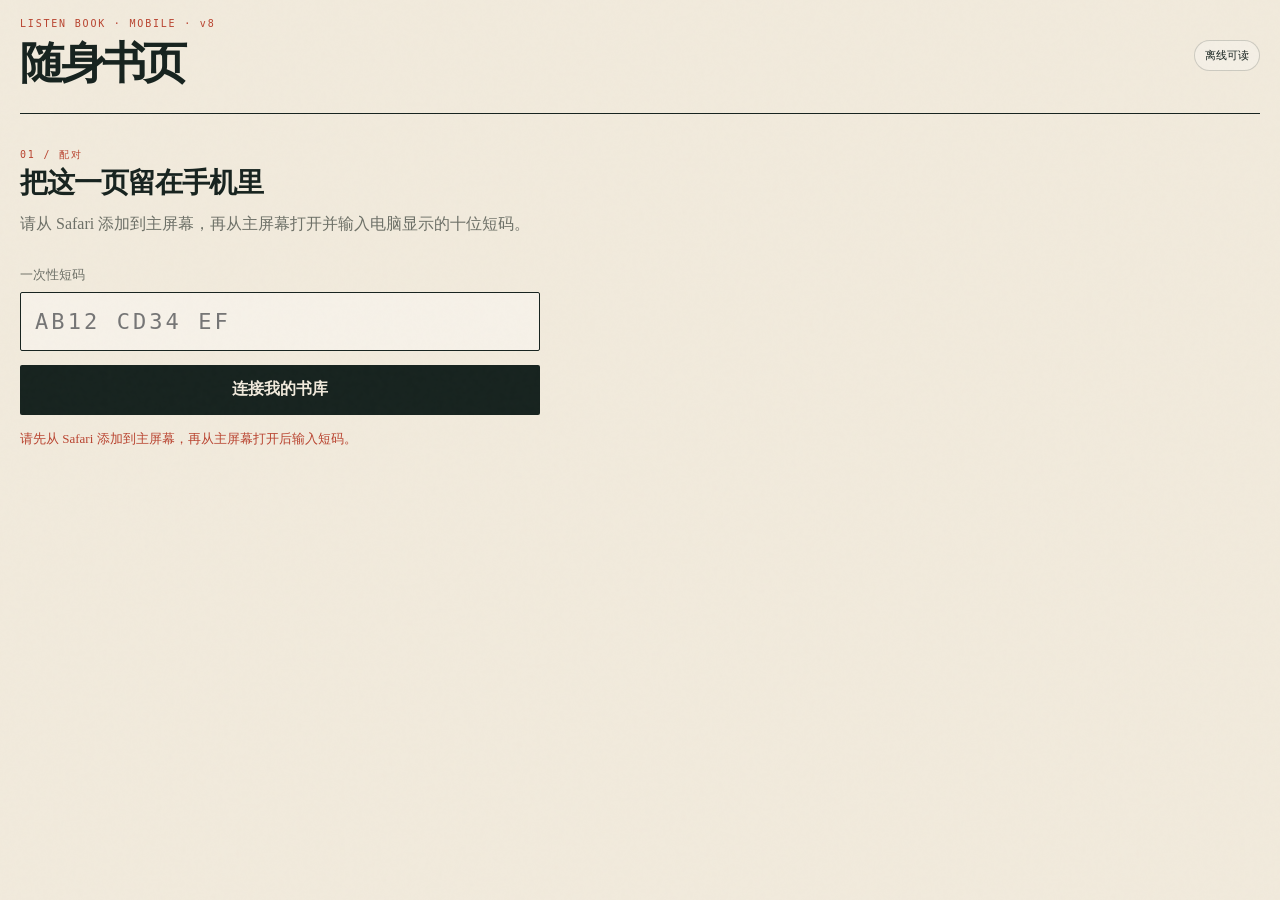
==== app/mobile/index.html @ 50130eef "Add Mobile PWA offline reading and sync" ====
<!doctype html>
<html lang="zh-CN">
  <head>
    <meta charset="utf-8" />
    <meta name="viewport" content="width=device-width,initial-scale=1,viewport-fit=cover,user-scalable=no" />
    <meta name="theme-color" content="#f1eadc" />
    <meta name="apple-mobile-web-app-capable" content="yes" />
    <meta name="apple-mobile-web-app-status-bar-style" content="default" />
    <meta name="apple-mobile-web-app-title" content="随身书页" />
    <title>随身书页</title>
    <link rel="manifest" href="./manifest.webmanifest" />
    <link rel="icon" href="./icons/app-icon.svg" type="image/svg+xml" />
    <link rel="apple-touch-icon" href="./icons/app-icon.svg" />
    <link rel="stylesheet" href="./styles.css?v=8" />
  </head>
  <body>
    <div class="paper-grain" aria-hidden="true"></div>
    <main id="app" class="app-shell">
      <header class="masthead">
        <div>
          <p class="eyebrow">LISTEN BOOK · MOBILE · v8</p>
          <h1>随身书页</h1>
        </div>
        <span id="connectionBadge" class="status-pill" role="status">离线可读</span>
      </header>

      <section id="pairView" class="panel pair-panel" hidden>
        <p class="section-number">01 / 配对</p>
        <h2>把这一页留在手机里</h2>
        <p class="lede">请从 Safari 添加到主屏幕，再从主屏幕打开并输入电脑显示的十位短码。</p>
        <form id="pairForm">
          <label for="pairCode">一次性短码</label>
          <input id="pairCode" name="pairCode" inputmode="text" autocomplete="one-time-code" maxlength="12" placeholder="AB12 CD34 EF" required />
          <button class="primary-button" type="submit">连接我的书库</button>
        </form>
        <p id="pairStatus" class="inline-status" aria-live="polite"></p>
      </section>

      <section id="libraryView" class="library-view" hidden>
        <div class="library-heading">
          <div>
            <p class="section-number">02 / 书库</p>
            <h2>今天读哪一本？</h2>
          </div>
          <button id="refreshButton" class="text-button" type="button">刷新电脑书库</button>
        </div>
        <div id="storageNote" class="storage-note"></div>
        <div id="bookList" class="book-list" aria-live="polite"></div>
        <p id="emptyLibrary" class="empty-state" hidden>还没有离线书籍。连接电脑后刷新书库。</p>
      </section>

      <section id="readerView" class="reader-view" hidden aria-label="阅读器">
        <header class="reader-header">
          <button id="closeReader" class="icon-button" aria-label="返回书库">←</button>
          <div class="reader-title-wrap">
            <strong id="readerTitle"></strong>
            <span id="chapterTitle"></span>
          </div>
          <button id="readerMenuButton" class="icon-button" aria-label="阅读设置">Aa</button>
        </header>
        <div id="readerPages" class="reader-pages">
          <article id="readerContent" class="reader-content"></article>
        </div>
        <div class="reader-swipe-controls">
          <button id="previousPage" type="button">上一页</button>
          <span id="pageIndicator" aria-live="polite">第 1/1 章 · 1/1 页</span>
          <button id="nextPage" type="button">下一页</button>
        </div>
        <aside id="readerMenu" class="reader-menu" hidden>
          <div class="menu-row">
            <button id="fontSmaller" type="button">字小</button>
            <button id="fontLarger" type="button">字大</button>
          </div>
          <div class="sync-actions">
            <button id="pushProgress" type="button">手机进度 → 电脑</button>
            <button id="pullProgress" type="button">电脑进度 → 手机</button>
          </div>
          <p id="syncStatus" class="inline-status" aria-live="polite"></p>
        </aside>
      </section>
    </main>
    <script type="module" src="./src/app.js?v=8"></script>
  </body>
</html>
---- app/mobile/styles.css ----
:root {
  color-scheme: light;
  --paper: #f1eadc;
  --paper-deep: #e4d7c0;
  --ink: #17231f;
  --muted: #6d7067;
  --rule: rgba(23, 35, 31, 0.18);
  --accent: #b9432f;
  --green: #2f6757;
  --reader-font-size: 20px;
  --safe-top: env(safe-area-inset-top, 0px);
  --safe-bottom: env(safe-area-inset-bottom, 0px);
}

* { box-sizing: border-box; }

html, body { margin: 0; min-height: 100%; background: var(--paper); color: var(--ink); }

body {
  font-family: "Iowan Old Style", "Songti SC", "STSong", serif;
  overscroll-behavior: none;
}

button, input { font: inherit; }

button { -webkit-tap-highlight-color: transparent; }

.paper-grain {
  position: fixed;
  inset: 0;
  pointer-events: none;
  opacity: 0.22;
  background-image: url("data:image/svg+xml,%3Csvg viewBox='0 0 180 180' xmlns='http://www.w3.org/2000/svg'%3E%3Cfilter id='n'%3E%3CfeTurbulence type='fractalNoise' baseFrequency='.82' numOctaves='3' stitchTiles='stitch'/%3E%3C/filter%3E%3Crect width='100%25' height='100%25' filter='url(%23n)' opacity='.08'/%3E%3C/svg%3E");
}

.app-shell { min-height: 100dvh; padding: calc(18px + var(--safe-top)) 20px calc(22px + var(--safe-bottom)); }

.masthead, .library-heading {
  display: flex;
  align-items: center;
  justify-content: space-between;
}

.masthead { padding-bottom: 20px; border-bottom: 1px solid var(--ink); }

.eyebrow, .section-number {
  margin: 0 0 5px;
  font-family: ui-monospace, "SFMono-Regular", monospace;
  font-size: 10px;
  letter-spacing: 0.18em;
  color: var(--accent);
}

h1, h2, p { margin-top: 0; }
h1 { margin-bottom: 0; font-size: clamp(31px, 10vw, 44px); font-weight: 600; letter-spacing: -0.07em; }
h2 { margin-bottom: 12px; font-size: 28px; line-height: 1.15; font-weight: 600; letter-spacing: -0.035em; }

.status-pill {
  padding: 7px 10px;
  border: 1px solid var(--rule);
  border-radius: 999px;
  font-family: ui-monospace, "SFMono-Regular", monospace;
  font-size: 11px;
  background: rgba(255,255,255,.25);
}

.status-pill.online { border-color: var(--green); color: var(--green); }

.panel, .library-view { padding-top: 34px; }
.pair-panel { max-width: 520px; }
.lede { color: var(--muted); line-height: 1.65; }
label { display: block; margin: 28px 0 8px; font-size: 13px; color: var(--muted); }
input {
  width: 100%;
  padding: 16px 14px;
  border: 1px solid var(--ink);
  border-radius: 2px;
  background: rgba(255,255,255,.34);
  color: var(--ink);
  font-family: ui-monospace, "SFMono-Regular", monospace;
  font-size: 22px;
  letter-spacing: .14em;
  text-transform: uppercase;
}

.primary-button, .book-action {
  min-height: 50px;
  border: 0;
  border-radius: 2px;
  background: var(--ink);
  color: var(--paper);
  font-weight: 650;
}

.primary-button { width: 100%; margin-top: 14px; }
.inline-status { min-height: 1.5em; margin-top: 14px; color: var(--accent); font-size: 13px; line-height: 1.5; }

.library-heading { align-items: flex-end; gap: 14px; }
.text-button, .icon-button {
  border: 0;
  background: transparent;
  color: var(--ink);
  text-decoration: underline;
  text-underline-offset: 4px;
}
.text-button { padding: 10px 0; font-size: 13px; }
.storage-note { margin: 14px 0 22px; color: var(--muted); font-size: 12px; }
.book-list { display: grid; gap: 12px; }
.book-card {
  position: relative;
  border-top: 1px solid var(--rule);
  background: rgba(255,255,255,.14);
}
.book-card::before { content: ""; position: absolute; top: 0; bottom: 0; left: 0; width: 4px; background: var(--paper-deep); }
.book-card.offline::before { background: var(--green); }
.book-summary {
  display: grid;
  grid-template-columns: minmax(0, 1fr) 24px;
  align-items: center;
  gap: 12px;
  width: 100%;
  min-height: 64px;
  padding: 15px 14px 15px 20px;
  border: 0;
  background: transparent;
  color: var(--ink);
  text-align: left;
}
.book-title { font-family: "Songti SC", "STSong", serif; font-size: 18px; font-weight: 700; line-height: 1.35; }
.book-disclosure { color: var(--accent); font-family: ui-monospace, "SFMono-Regular", monospace; font-size: 20px; text-align: center; }
.book-details { margin: 0 14px 16px 20px; padding-top: 14px; border-top: 1px solid var(--rule); }
.book-facts { display: grid; grid-template-columns: 44px minmax(0, 1fr); gap: 7px 12px; margin: 0 0 16px; font-size: 12px; line-height: 1.45; }
.book-facts dt { color: var(--muted); }
.book-facts dd { min-width: 0; margin: 0; overflow-wrap: anywhere; }
.book-status { min-height: 0; margin: 10px 0 0; color: var(--accent); font-size: 12px; }
.book-status:empty { display: none; }
.book-action { width: 100%; padding: 0 12px; font-size: 13px; }
.book-action.secondary { border: 1px solid var(--ink); background: transparent; color: var(--ink); }
.empty-state { margin-top: 50px; color: var(--muted); text-align: center; }

.reader-view {
  position: fixed;
  inset: 0;
  z-index: 10;
  display: grid;
  grid-template-rows: calc(62px + var(--safe-top)) minmax(0, 1fr);
  padding: 0 18px;
  background: var(--paper);
}
.reader-header {
  display: grid;
  grid-template-columns: 44px minmax(0, 1fr) 44px;
  align-items: center;
  padding-top: var(--safe-top);
  border-bottom: 1px solid var(--rule);
}
.reader-title-wrap { min-width: 0; overflow: hidden; text-align: center; }
.reader-title-wrap strong, .reader-title-wrap span { display: block; overflow: hidden; text-overflow: ellipsis; white-space: nowrap; }
.reader-title-wrap strong { font-size: 14px; }
.reader-title-wrap span { margin-top: 3px; color: var(--muted); font-size: 11px; }
.icon-button { width: 44px; min-height: 44px; text-decoration: none; font-weight: 700; }
.reader-pages { overflow: hidden; min-width: 0; height: 100%; touch-action: pan-y; }
.reader-content {
  height: 100%;
  padding: 22px 0 calc(28px + var(--safe-bottom));
  column-width: calc(100vw - 44px);
  column-gap: 0;
  column-fill: auto;
  font-size: var(--reader-font-size);
  line-height: 1.82;
  text-align: justify;
  overflow-wrap: anywhere;
}
.reader-content h2 { break-after: avoid; font-size: 1.32em; text-align: left; }
.reader-content > h2,
.reader-content > .paragraph { padding-right: 4px; padding-left: 4px; }
.reader-content .paragraph { margin: 0 0 1em; }
.reader-content .epub-fragment-page,
.reader-content .epub-fragment {
  width: auto !important;
  min-width: 0 !important;
  max-width: 100% !important;
  height: auto !important;
  overflow: visible !important;
  break-inside: auto !important;
}
.reader-content .paragraph :where(p, div, section, article, blockquote, ul, ol) {
  min-width: 0 !important;
  max-width: 100% !important;
  white-space: normal !important;
  overflow-wrap: anywhere;
}
.reader-content table { width: 100% !important; max-width: 100% !important; table-layout: fixed; }
.reader-content img, .reader-content figure {
  max-width: 100%;
  max-height: calc(100dvh - 190px);
  height: auto;
  object-fit: contain;
  break-inside: avoid;
}
.reader-swipe-controls {
  display: none;
}
.reader-menu {
  position: absolute;
  right: 18px;
  bottom: calc(70px + var(--safe-bottom));
  left: 18px;
  padding: 16px;
  border: 1px solid var(--ink);
  background: #eee4d3;
  box-shadow: 0 18px 50px rgba(23,35,31,.2);
}
.menu-row, .sync-actions { display: grid; grid-template-columns: 1fr 1fr; gap: 10px; }
.reader-menu button { min-height: 44px; border: 1px solid var(--ink); background: transparent; color: var(--ink); }
.sync-actions { margin-top: 12px; grid-template-columns: 1fr; }
.sync-actions button { background: var(--ink); color: var(--paper); }

[hidden] { display: none !important; }

@media (prefers-color-scheme: dark) {
  :root { color-scheme: dark; --paper: #1b201d; --paper-deep: #292f2a; --ink: #eee5d5; --muted: #aaa99f; --rule: rgba(238,229,213,.2); --accent: #e2775e; --green: #7bb6a0; }
  .reader-menu { background: #252b27; }
}

@media (prefers-reduced-motion: no-preference) {
  .book-card { animation: settle .35s both; }
  .book-card:nth-child(2) { animation-delay: .05s; }
  .book-card:nth-child(3) { animation-delay: .1s; }
  @keyframes settle { from { opacity: 0; transform: translateY(8px); } }
}
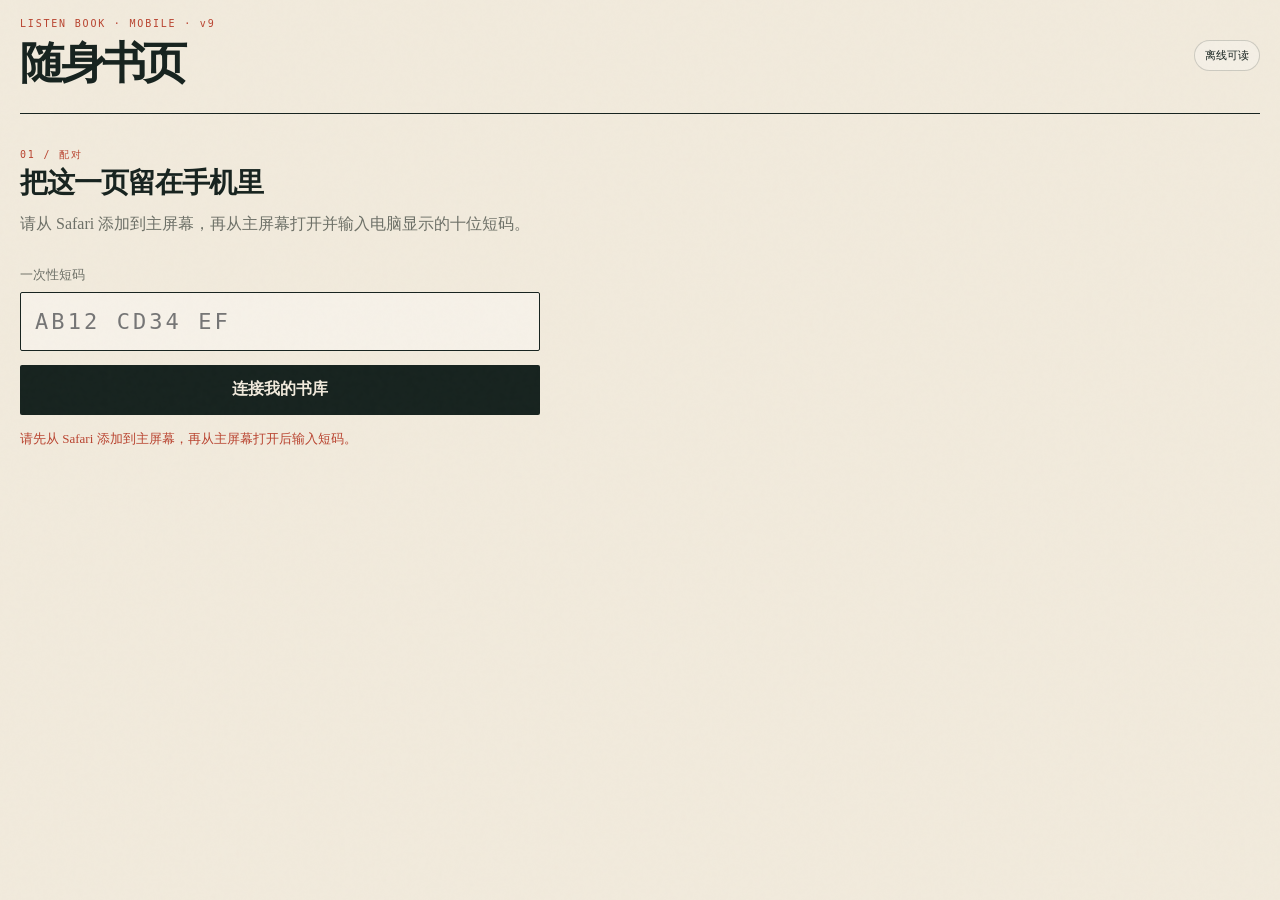
==== commit a09d3cd1: "Fix reader chapter menus" ====
--- a/app/mobile/index.html
+++ b/app/mobile/index.html
@@ -11,14 +11,14 @@
     <link rel="manifest" href="./manifest.webmanifest" />
     <link rel="icon" href="./icons/app-icon.svg" type="image/svg+xml" />
     <link rel="apple-touch-icon" href="./icons/app-icon.svg" />
-    <link rel="stylesheet" href="./styles.css?v=8" />
+    <link rel="stylesheet" href="./styles.css?v=9" />
   </head>
   <body>
     <div class="paper-grain" aria-hidden="true"></div>
     <main id="app" class="app-shell">
       <header class="masthead">
         <div>
-          <p class="eyebrow">LISTEN BOOK · MOBILE · v8</p>
+          <p class="eyebrow">LISTEN BOOK · MOBILE · v9</p>
           <h1>随身书页</h1>
         </div>
         <span id="connectionBadge" class="status-pill" role="status">离线可读</span>
@@ -56,7 +56,7 @@
             <strong id="readerTitle"></strong>
             <span id="chapterTitle"></span>
           </div>
-          <button id="readerMenuButton" class="icon-button" aria-label="阅读设置">Aa</button>
+          <span class="reader-header-spacer" aria-hidden="true"></span>
         </header>
         <div id="readerPages" class="reader-pages">
           <article id="readerContent" class="reader-content"></article>
@@ -66,19 +66,46 @@
           <span id="pageIndicator" aria-live="polite">第 1/1 章 · 1/1 页</span>
           <button id="nextPage" type="button">下一页</button>
         </div>
-        <aside id="readerMenu" class="reader-menu" hidden>
-          <div class="menu-row">
-            <button id="fontSmaller" type="button">字小</button>
-            <button id="fontLarger" type="button">字大</button>
-          </div>
-          <div class="sync-actions">
-            <button id="pushProgress" type="button">手机进度 → 电脑</button>
-            <button id="pullProgress" type="button">电脑进度 → 手机</button>
-          </div>
-          <p id="syncStatus" class="inline-status" aria-live="polite"></p>
-        </aside>
+        <div id="readerMenuLayer" class="reader-menu-layer" hidden>
+          <button id="readerMenuBackdrop" class="reader-menu-backdrop" type="button" aria-label="返回上一级或关闭阅读菜单"></button>
+          <aside id="readerMenu" class="reader-menu" aria-label="阅读菜单">
+            <section data-menu-panel="root">
+              <p class="reader-menu-kicker">阅读菜单</p>
+              <div class="reader-menu-choices">
+                <button type="button" data-menu-target="font"><span aria-hidden="true">Aa</span>字体</button>
+                <button type="button" data-menu-target="sync"><span aria-hidden="true">⇄</span>同步</button>
+                <button type="button" data-menu-target="chapters"><span aria-hidden="true">☰</span>目录</button>
+              </div>
+            </section>
+
+            <section data-menu-panel="font" hidden>
+              <p class="reader-menu-kicker">字体</p>
+              <div class="menu-row">
+                <button id="fontSmaller" type="button">字小</button>
+                <button id="fontLarger" type="button">字大</button>
+              </div>
+            </section>
+
+            <section data-menu-panel="sync" hidden>
+              <p class="reader-menu-kicker">同步文字进度</p>
+              <div class="sync-actions">
+                <button id="pushProgress" type="button">手机进度 → 电脑</button>
+                <button id="pullProgress" type="button">电脑进度 → 手机</button>
+              </div>
+              <p id="syncStatus" class="inline-status" aria-live="polite"></p>
+            </section>
+
+            <section data-menu-panel="chapters" hidden>
+              <div class="reader-menu-heading">
+                <p class="reader-menu-kicker">目录</p>
+                <span id="readerChapterCount" class="reader-chapter-count"></span>
+              </div>
+              <div id="readerChapterList" class="reader-chapter-list" aria-label="章节列表"></div>
+            </section>
+          </aside>
+        </div>
       </section>
     </main>
-    <script type="module" src="./src/app.js?v=8"></script>
+    <script type="module" src="./src/app.js?v=9"></script>
   </body>
 </html>
--- a/app/mobile/styles.css
+++ b/app/mobile/styles.css
@@ -159,6 +159,7 @@
 .reader-title-wrap strong { font-size: 14px; }
 .reader-title-wrap span { margin-top: 3px; color: var(--muted); font-size: 11px; }
 .icon-button { width: 44px; min-height: 44px; text-decoration: none; font-weight: 700; }
+.reader-header-spacer { width: 44px; height: 44px; }
 .reader-pages { overflow: hidden; min-width: 0; height: 100%; touch-action: pan-y; }
 .reader-content {
   height: 100%;
@@ -201,20 +202,71 @@
 .reader-swipe-controls {
   display: none;
 }
+.reader-menu-layer { position: fixed; z-index: 30; inset: 0; }
+.reader-menu-backdrop {
+  position: absolute;
+  inset: 0;
+  width: 100%;
+  min-width: 0;
+  height: 100%;
+  min-height: 0;
+  padding: 0;
+  border: 0;
+  border-radius: 0;
+  background: rgba(23,35,31,.16);
+}
 .reader-menu {
   position: absolute;
-  right: 18px;
-  bottom: calc(70px + var(--safe-bottom));
-  left: 18px;
-  padding: 16px;
-  border: 1px solid var(--ink);
+  right: 0;
+  bottom: 0;
+  left: 0;
+  max-height: min(72dvh, 620px);
+  overflow: hidden;
+  padding: 18px 18px calc(18px + var(--safe-bottom));
+  border-top: 1px solid var(--ink);
+  border-radius: 20px 20px 0 0;
   background: #eee4d3;
-  box-shadow: 0 18px 50px rgba(23,35,31,.2);
-}
+  box-shadow: 0 -18px 50px rgba(23,35,31,.2);
+}
+.reader-menu-kicker {
+  margin: 0 0 14px;
+  color: var(--muted);
+  font-family: ui-monospace, "SFMono-Regular", monospace;
+  font-size: 11px;
+  letter-spacing: .14em;
+}
+.reader-menu-choices { display: grid; grid-template-columns: repeat(3, 1fr); gap: 10px; }
+.reader-menu-choices button { display: grid; place-items: center; gap: 7px; min-height: 76px; }
+.reader-menu-choices button span { color: var(--accent); font-size: 21px; font-weight: 700; }
 .menu-row, .sync-actions { display: grid; grid-template-columns: 1fr 1fr; gap: 10px; }
 .reader-menu button { min-height: 44px; border: 1px solid var(--ink); background: transparent; color: var(--ink); }
-.sync-actions { margin-top: 12px; grid-template-columns: 1fr; }
+.reader-menu-backdrop:hover { border: 0; }
+.sync-actions { grid-template-columns: 1fr; }
 .sync-actions button { background: var(--ink); color: var(--paper); }
+.reader-menu-heading { display: flex; align-items: baseline; justify-content: space-between; gap: 14px; }
+.reader-chapter-count { color: var(--muted); font-size: 12px; }
+.reader-chapter-list {
+  display: grid;
+  gap: 8px;
+  max-height: calc(min(72dvh, 620px) - 76px - var(--safe-bottom));
+  overflow-y: auto;
+  overscroll-behavior: contain;
+  scroll-padding: 8px;
+}
+.reader-menu .reader-chapter-item {
+  display: grid;
+  grid-template-columns: 32px minmax(0, 1fr);
+  align-items: center;
+  gap: 10px;
+  width: 100%;
+  min-height: 52px;
+  padding: 8px 12px;
+  text-align: left;
+}
+.reader-chapter-item span { color: var(--muted); font-family: ui-monospace, "SFMono-Regular", monospace; font-size: 11px; }
+.reader-chapter-item strong { overflow: hidden; font-size: 14px; text-overflow: ellipsis; white-space: nowrap; }
+.reader-menu .reader-chapter-item.active { border-color: var(--accent); background: var(--ink); color: var(--paper); }
+.reader-menu .reader-chapter-item.active span { color: var(--paper-deep); }
 
 [hidden] { display: none !important; }
 
